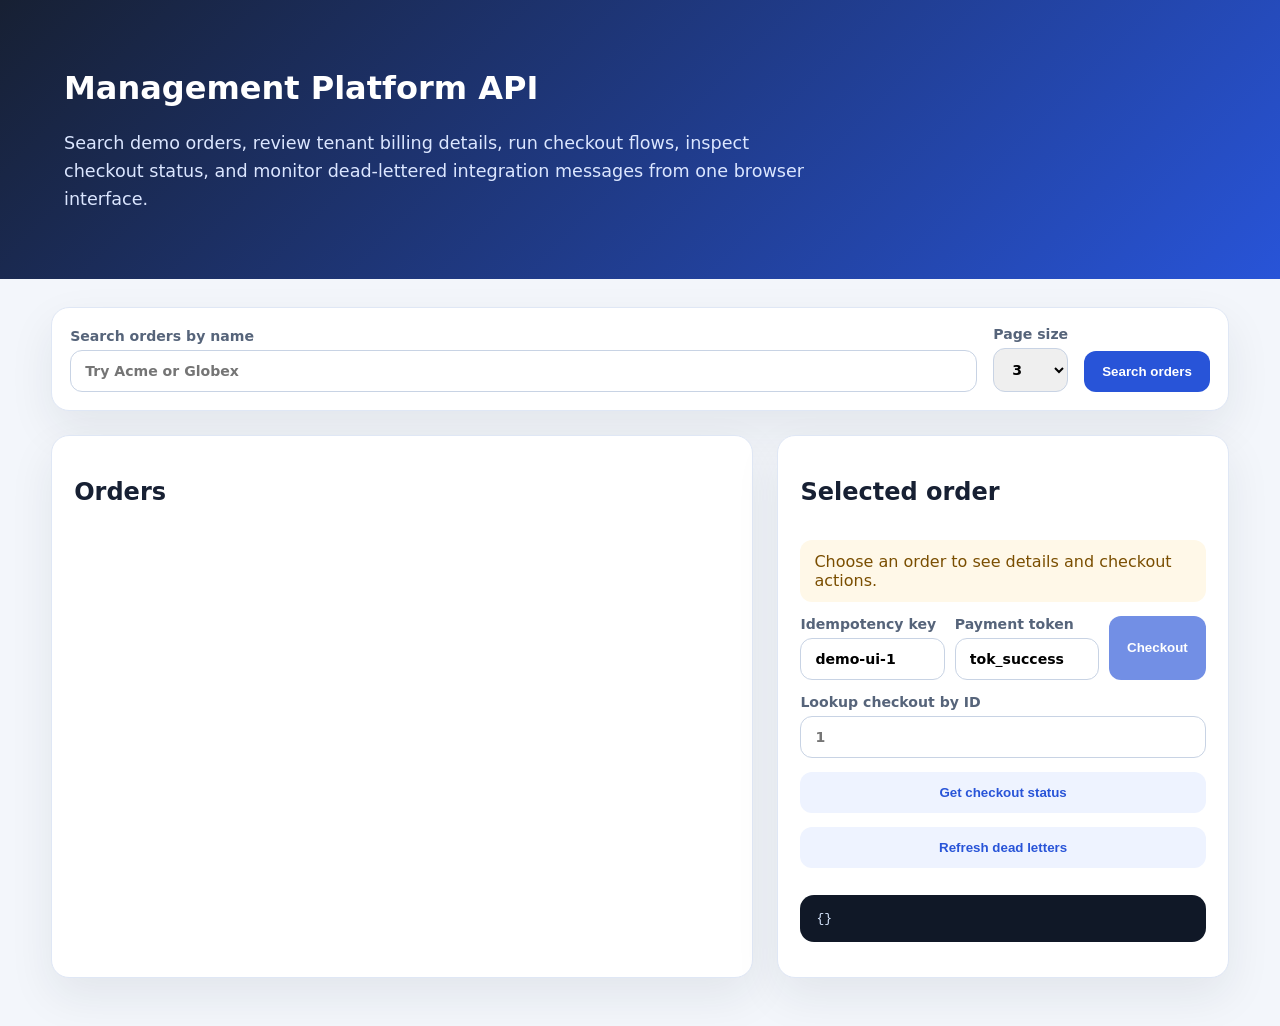
==== src/main/resources/static/index.html @ 0c111c2b "Move browser UI into static resource" ====
<!doctype html>
<html lang="en">
<head>
    <meta charset="utf-8">
    <meta name="viewport" content="width=device-width, initial-scale=1">
    <title>Management Platform</title>
    <style>
        :root { color-scheme: light; font-family: Inter, ui-sans-serif, system-ui, -apple-system, BlinkMacSystemFont, "Segoe UI", sans-serif; }
        * { box-sizing: border-box; }
        body { margin: 0; background: #f3f6fb; color: #172033; }
        header { background: linear-gradient(135deg, #172033, #2854d8); color: white; padding: 48px clamp(20px, 5vw, 72px); }
        header p { max-width: 760px; color: #dbe6ff; font-size: 1.1rem; line-height: 1.6; }
        main { display: grid; gap: 24px; padding: 28px clamp(16px, 4vw, 64px) 48px; }
        .toolbar, .card { background: white; border: 1px solid #dfe7f5; border-radius: 18px; box-shadow: 0 18px 45px rgba(23, 32, 51, 0.08); }
        .toolbar { display: grid; gap: 16px; grid-template-columns: minmax(220px, 1fr) auto auto; padding: 18px; align-items: end; }
        label { display: grid; gap: 6px; color: #56647a; font-weight: 700; font-size: 0.88rem; }
        input, select { width: 100%; border: 1px solid #c8d3e4; border-radius: 12px; padding: 12px 14px; font: inherit; }
        button { border: 0; border-radius: 12px; background: #2854d8; color: white; cursor: pointer; font-weight: 800; padding: 13px 18px; }
        button.secondary { background: #eef3ff; color: #2854d8; }
        button:disabled { cursor: wait; opacity: 0.65; }
        .grid { display: grid; grid-template-columns: minmax(0, 1.4fr) minmax(320px, 0.9fr); gap: 24px; }
        .card { padding: 22px; }
        .orders { display: grid; gap: 12px; }
        .order { border: 1px solid #e4ebf7; border-radius: 14px; padding: 16px; display: grid; gap: 8px; }
        .order h3 { margin: 0; }
        .meta { color: #66758d; display: flex; flex-wrap: wrap; gap: 10px; }
        .status { background: #eef3ff; color: #2448b8; border-radius: 999px; padding: 4px 10px; font-size: 0.82rem; font-weight: 800; }
        .detail { display: grid; gap: 14px; }
        .actions { display: grid; grid-template-columns: 1fr 1fr auto; gap: 10px; }
        pre { background: #101827; color: #d8e7ff; border-radius: 14px; overflow: auto; padding: 16px; white-space: pre-wrap; }
        .notice { border-radius: 12px; padding: 12px 14px; background: #fff8e8; color: #7a4e00; }
        @media (max-width: 900px) { .toolbar, .grid, .actions { grid-template-columns: 1fr; } }
    </style>
</head>
<body>
    <header>
        <h1>Management Platform API</h1>
        <p>Search demo orders, review tenant billing details, run checkout flows, inspect checkout status, and monitor dead-lettered integration messages from one browser interface.</p>
    </header>
    <main>
        <section class="toolbar" aria-label="Order search">
            <label>Search orders by name<input id="search" placeholder="Try Acme or Globex" autocomplete="off"></label>
            <label>Page size<select id="pageSize"><option>3</option><option>5</option><option>10</option></select></label>
            <button id="searchButton">Search orders</button>
        </section>
        <section class="grid">
            <div class="card">
                <h2>Orders</h2>
                <div id="orders" class="orders" aria-live="polite"></div>
            </div>
            <aside class="card detail">
                <h2>Selected order</h2>
                <div id="selected" class="notice">Choose an order to see details and checkout actions.</div>
                <div class="actions">
                    <label>Idempotency key<input id="idempotencyKey" value="demo-ui-1"></label>
                    <label>Payment token<input id="paymentToken" value="tok_success"></label>
                    <button id="checkoutButton" disabled>Checkout</button>
                </div>
                <label>Lookup checkout by ID<input id="checkoutId" placeholder="1"></label>
                <button class="secondary" id="lookupButton">Get checkout status</button>
                <button class="secondary" id="deadLettersButton">Refresh dead letters</button>
                <pre id="output">Ready.</pre>
            </aside>
        </section>
    </main>
    <script>
        const state = { selectedOrderId: null };
        const $ = (id) => document.getElementById(id);
        const show = (value) => { $('output').textContent = typeof value === 'string' ? value : JSON.stringify(value, null, 2); };
        async function api(path, options) {
            const response = await fetch(path, options);
            const text = await response.text();
            const data = text ? JSON.parse(text) : null;
            if (!response.ok) throw data;
            return data;
        }
        async function searchOrders() {
            $('searchButton').disabled = true;
            try {
                const params = new URLSearchParams({ page: '1', pageSize: $('pageSize').value, name: $('search').value });
                const data = await api('/api/orders?' + params);
                $('orders').innerHTML = data.items.map(order => `
                    <article class="order">
                        <h3>${order.name}</h3>
                        <div class="meta"><span>#${order.id}</span><span>${order.tenantName}</span><span>${order.currency} ${order.amount.toFixed(2)}</span><span class="status">${order.status}</span></div>
                        <button class="secondary" data-order-id="${order.id}">View details</button>
                    </article>`).join('') || '<p>No orders matched your search.</p>';
                show(data);
            } catch (error) { show(error); } finally { $('searchButton').disabled = false; }
        }
        async function selectOrder(orderId) {
            const order = await api('/api/orders/' + orderId);
            state.selectedOrderId = order.id;
            $('checkoutButton').disabled = false;
            $('selected').innerHTML = `<strong>${order.name}</strong><br>${order.tenantName} &lt;${order.tenantEmail}&gt;<br>${order.currency} ${order.amount.toFixed(2)} · ${order.status}`;
            show(order);
        }
        async function checkout() {
            const body = JSON.stringify({ idempotencyKey: $('idempotencyKey').value, paymentMethodToken: $('paymentToken').value });
            const data = await api('/api/orders/' + state.selectedOrderId + '/checkout', { method: 'POST', headers: { 'Content-Type': 'application/json' }, body });
            $('checkoutId').value = data.checkoutId;
            show(data);
        }
        $('orders').addEventListener('click', (event) => { if (event.target.dataset.orderId) selectOrder(event.target.dataset.orderId).catch(show); });
        $('searchButton').addEventListener('click', searchOrders);
        $('checkoutButton').addEventListener('click', () => checkout().catch(show));
        $('lookupButton').addEventListener('click', () => api('/api/checkouts/' + $('checkoutId').value).then(show).catch(show));
        $('deadLettersButton').addEventListener('click', () => api('/api/dead-letters').then(show).catch(show));
        searchOrders();
    </script>
</body>
</html>
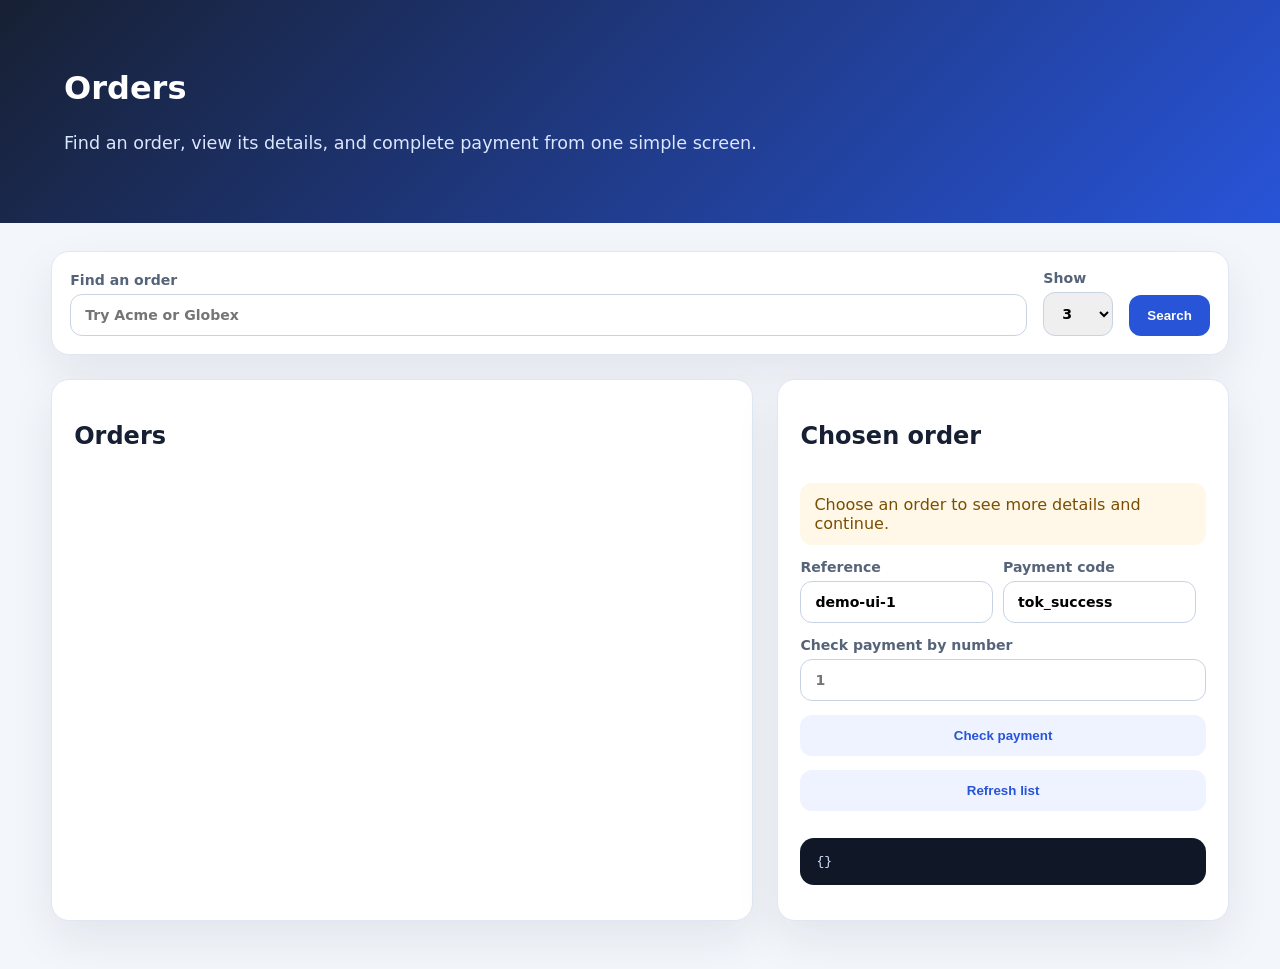
==== commit f0f8a065: "(feature) add retry idempotency state and improve order page interaction - Move retry idempotency tr" ====
--- a/src/main/resources/static/index.html
+++ b/src/main/resources/static/index.html
@@ -3,7 +3,7 @@
 <head>
     <meta charset="utf-8">
     <meta name="viewport" content="width=device-width, initial-scale=1">
-    <title>Management Platform</title>
+    <title>Orders</title>
     <style>
         :root { color-scheme: light; font-family: Inter, ui-sans-serif, system-ui, -apple-system, BlinkMacSystemFont, "Segoe UI", sans-serif; }
         * { box-sizing: border-box; }
@@ -22,6 +22,7 @@
         .card { padding: 22px; }
         .orders { display: grid; gap: 12px; }
         .order { border: 1px solid #e4ebf7; border-radius: 14px; padding: 16px; display: grid; gap: 8px; }
+        .order.selected { border-color: #2854d8; background: #eef3ff; box-shadow: inset 0 0 0 1px rgba(40, 84, 216, 0.14); }
         .order h3 { margin: 0; }
         .meta { color: #66758d; display: flex; flex-wrap: wrap; gap: 10px; }
         .status { background: #eef3ff; color: #2448b8; border-radius: 999px; padding: 4px 10px; font-size: 0.82rem; font-weight: 800; }
@@ -29,36 +30,38 @@
         .actions { display: grid; grid-template-columns: 1fr 1fr auto; gap: 10px; }
         pre { background: #101827; color: #d8e7ff; border-radius: 14px; overflow: auto; padding: 16px; white-space: pre-wrap; }
         .notice { border-radius: 12px; padding: 12px 14px; background: #fff8e8; color: #7a4e00; }
+        .sr-only { position: absolute; width: 1px; height: 1px; padding: 0; margin: -1px; overflow: hidden; clip: rect(0, 0, 0, 0); white-space: nowrap; border: 0; }
         @media (max-width: 900px) { .toolbar, .grid, .actions { grid-template-columns: 1fr; } }
     </style>
 </head>
 <body>
     <header>
-        <h1>Management Platform API</h1>
-        <p>Search demo orders, review tenant billing details, run checkout flows, inspect checkout status, and monitor dead-lettered integration messages from one browser interface.</p>
+        <h1>Orders</h1>
+        <p>Find an order, view its details, and complete payment from one simple screen.</p>
     </header>
     <main>
-        <section class="toolbar" aria-label="Order search">
-            <label>Search orders by name<input id="search" placeholder="Try Acme or Globex" autocomplete="off"></label>
-            <label>Page size<select id="pageSize"><option>3</option><option>5</option><option>10</option></select></label>
-            <button id="searchButton">Search orders</button>
-        </section>
+        <div class="sr-only" aria-hidden="true">Management Platform API Search orders by name Checkout Refresh dead letters</div>
+        <form class="toolbar" id="searchForm" aria-label="Order search">
+            <label>Find an order<input id="search" placeholder="Try Acme or Globex" autocomplete="off"></label>
+            <label>Show<select id="pageSize"><option>3</option><option>5</option><option>10</option></select></label>
+            <button id="searchButton" type="submit">Search</button>
+        </form>
         <section class="grid">
             <div class="card">
                 <h2>Orders</h2>
                 <div id="orders" class="orders" aria-live="polite"></div>
             </div>
             <aside class="card detail">
-                <h2>Selected order</h2>
-                <div id="selected" class="notice">Choose an order to see details and checkout actions.</div>
+                <h2>Chosen order</h2>
+                <div id="selected" class="notice">Choose an order to see more details and continue.</div>
                 <div class="actions">
-                    <label>Idempotency key<input id="idempotencyKey" value="demo-ui-1"></label>
-                    <label>Payment token<input id="paymentToken" value="tok_success"></label>
-                    <button id="checkoutButton" disabled>Checkout</button>
+                    <label>Reference<input id="idempotencyKey" value="demo-ui-1"></label>
+                    <label>Payment code<input id="paymentToken" value="tok_success"></label>
+                    <button id="checkoutButton" disabled hidden>Pay now</button>
                 </div>
-                <label>Lookup checkout by ID<input id="checkoutId" placeholder="1"></label>
-                <button class="secondary" id="lookupButton">Get checkout status</button>
-                <button class="secondary" id="deadLettersButton">Refresh dead letters</button>
+                <label>Check payment by number<input id="checkoutId" placeholder="1"></label>
+                <button class="secondary" id="lookupButton">Check payment</button>
+                <button class="secondary" id="deadLettersButton">Refresh list</button>
                 <pre id="output">Ready.</pre>
             </aside>
         </section>
@@ -74,35 +77,65 @@
             if (!response.ok) throw data;
             return data;
         }
+        function renderOrders(items) {
+            state.orders = items;
+            $('orders').innerHTML = items.map(order => `
+                    <article class="order${String(order.id) === String(state.selectedOrderId) ? ' selected' : ''}" data-order-id="${order.id}" role="button" tabindex="0" aria-pressed="${String(order.id) === String(state.selectedOrderId)}">
+                        <h3>${order.name}</h3>
+                        <div class="meta"><span>#${order.id}</span><span>${order.tenantName}</span><span>${order.currency} ${order.amount.toFixed(2)}</span><span class="status">${order.status}</span></div>
+                    </article>`).join('') || '<p>No orders matched your search.</p>';
+        }
         async function searchOrders() {
             $('searchButton').disabled = true;
             try {
                 const params = new URLSearchParams({ page: '1', pageSize: $('pageSize').value, name: $('search').value });
                 const data = await api('/api/orders?' + params);
-                $('orders').innerHTML = data.items.map(order => `
-                    <article class="order">
-                        <h3>${order.name}</h3>
-                        <div class="meta"><span>#${order.id}</span><span>${order.tenantName}</span><span>${order.currency} ${order.amount.toFixed(2)}</span><span class="status">${order.status}</span></div>
-                        <button class="secondary" data-order-id="${order.id}">View details</button>
-                    </article>`).join('') || '<p>No orders matched your search.</p>';
+                renderOrders(data.items);
                 show(data);
             } catch (error) { show(error); } finally { $('searchButton').disabled = false; }
         }
         async function selectOrder(orderId) {
             const order = await api('/api/orders/' + orderId);
             state.selectedOrderId = order.id;
-            $('checkoutButton').disabled = false;
+            renderOrders(state.orders);
+            const canPay = order.status === 'Draft';
+            $('checkoutButton').hidden = !canPay;
+            $('checkoutButton').disabled = !canPay;
             $('selected').innerHTML = `<strong>${order.name}</strong><br>${order.tenantName} &lt;${order.tenantEmail}&gt;<br>${order.currency} ${order.amount.toFixed(2)} · ${order.status}`;
             show(order);
+        }
+        function clearSelectedOrder() {
+            state.selectedOrderId = null;
+            renderOrders(state.orders);
+            $('checkoutButton').hidden = true;
+            $('checkoutButton').disabled = true;
+            $('selected').textContent = 'Choose an order to see more details and continue.';
         }
         async function checkout() {
             const body = JSON.stringify({ idempotencyKey: $('idempotencyKey').value, paymentMethodToken: $('paymentToken').value });
             const data = await api('/api/orders/' + state.selectedOrderId + '/checkout', { method: 'POST', headers: { 'Content-Type': 'application/json' }, body });
             $('checkoutId').value = data.checkoutId;
+            await searchOrders();
             show(data);
         }
-        $('orders').addEventListener('click', (event) => { if (event.target.dataset.orderId) selectOrder(event.target.dataset.orderId).catch(show); });
-        $('searchButton').addEventListener('click', searchOrders);
+        $('orders').addEventListener('click', (event) => {
+            const card = event.target.closest('.order');
+            if (card?.dataset.orderId) selectOrder(card.dataset.orderId).catch(show);
+        });
+        $('orders').addEventListener('keydown', (event) => {
+            if (event.key !== 'Enter' && event.key !== ' ') return;
+            const card = event.target.closest('.order');
+            if (card?.dataset.orderId) {
+                event.preventDefault();
+                selectOrder(card.dataset.orderId).catch(show);
+            }
+        });
+        document.addEventListener('click', (event) => {
+            if (!state.selectedOrderId) return;
+            if ($('selected').contains(event.target) || $('orders').contains(event.target)) return;
+            clearSelectedOrder();
+        });
+        $('searchForm').addEventListener('submit', (event) => { event.preventDefault(); searchOrders(); });
         $('checkoutButton').addEventListener('click', () => checkout().catch(show));
         $('lookupButton').addEventListener('click', () => api('/api/checkouts/' + $('checkoutId').value).then(show).catch(show));
         $('deadLettersButton').addEventListener('click', () => api('/api/dead-letters').then(show).catch(show));
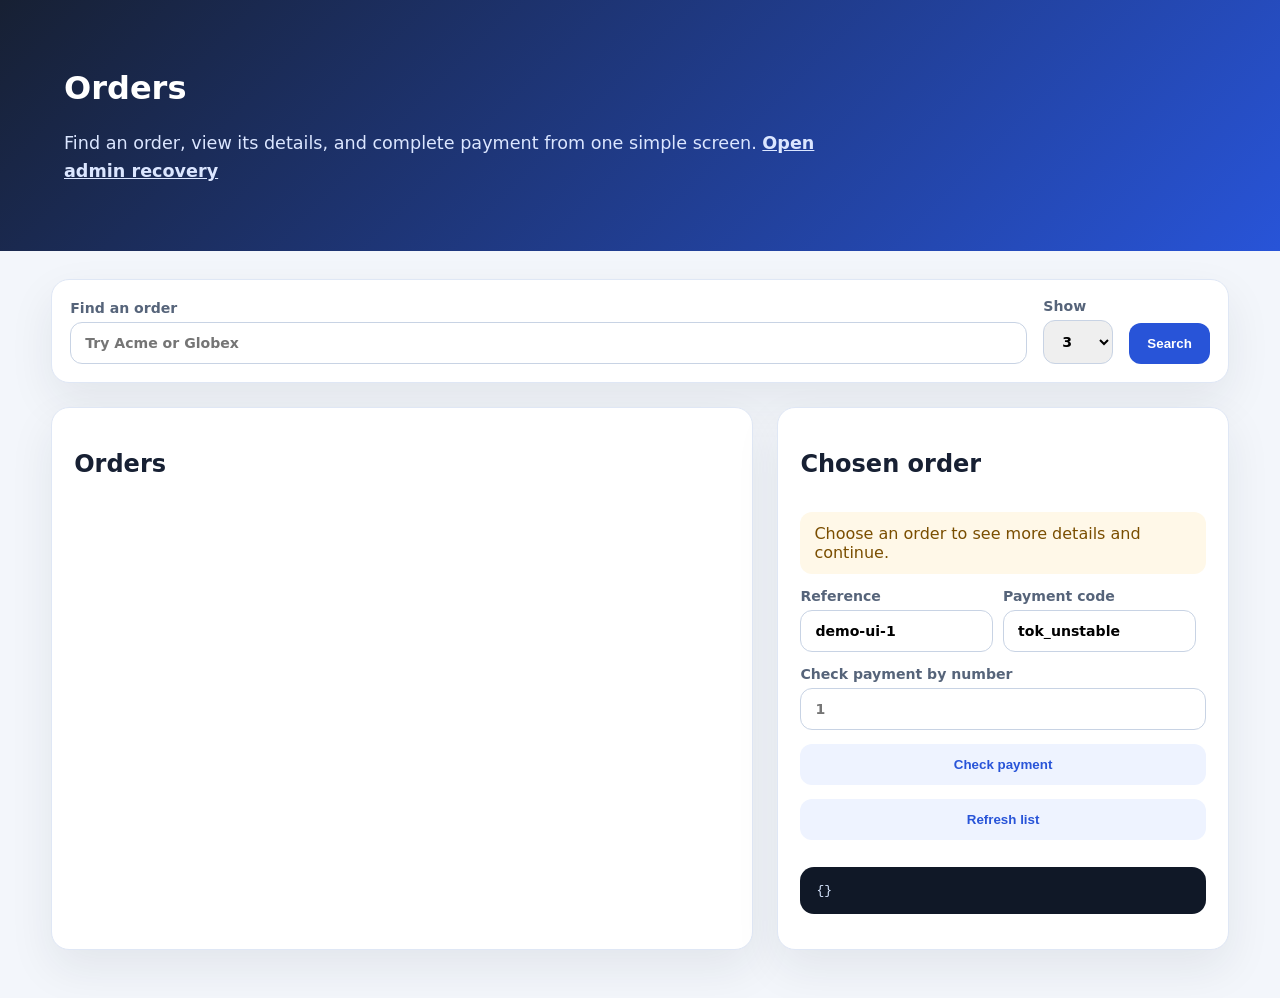
==== commit b82df4d7: "Add admin recovery page" ====
--- a/src/main/resources/static/index.html
+++ b/src/main/resources/static/index.html
@@ -18,6 +18,8 @@
         button { border: 0; border-radius: 12px; background: #2854d8; color: white; cursor: pointer; font-weight: 800; padding: 13px 18px; }
         button.secondary { background: #eef3ff; color: #2854d8; }
         button:disabled { cursor: wait; opacity: 0.65; }
+        .spinner { width: 1rem; height: 1rem; border: 2px solid rgba(255, 255, 255, 0.45); border-top-color: white; border-radius: 50%; display: inline-block; vertical-align: -0.15em; margin-right: 8px; animation: spin 0.75s linear infinite; }
+        @keyframes spin { to { transform: rotate(360deg); } }
         .grid { display: grid; grid-template-columns: minmax(0, 1.4fr) minmax(320px, 0.9fr); gap: 24px; }
         .card { padding: 22px; }
         .orders { display: grid; gap: 12px; }
@@ -37,7 +39,7 @@
 <body>
     <header>
         <h1>Orders</h1>
-        <p>Find an order, view its details, and complete payment from one simple screen.</p>
+        <p>Find an order, view its details, and complete payment from one simple screen. <a href="/admin" style="color: #dbe6ff; font-weight: 800;">Open admin recovery</a></p>
     </header>
     <main>
         <div class="sr-only" aria-hidden="true">Management Platform API Search orders by name Checkout Refresh dead letters</div>
@@ -56,18 +58,19 @@
                 <div id="selected" class="notice">Choose an order to see more details and continue.</div>
                 <div class="actions">
                     <label>Reference<input id="idempotencyKey" value="demo-ui-1"></label>
-                    <label>Payment code<input id="paymentToken" value="tok_success"></label>
+                    <label>Payment code<input id="paymentToken" value="tok_unstable"></label>
                     <button id="checkoutButton" disabled hidden>Pay now</button>
                 </div>
                 <label>Check payment by number<input id="checkoutId" placeholder="1"></label>
                 <button class="secondary" id="lookupButton">Check payment</button>
+                <button class="secondary" id="retryButton" hidden>Retry failed payment</button>
                 <button class="secondary" id="deadLettersButton">Refresh list</button>
                 <pre id="output">Ready.</pre>
             </aside>
         </section>
     </main>
     <script>
-        const state = { selectedOrderId: null };
+        const state = { selectedOrderId: null, paying: false, canPaySelectedOrder: false, failedCheckoutId: null };
         const $ = (id) => document.getElementById(id);
         const show = (value) => { $('output').textContent = typeof value === 'string' ? value : JSON.stringify(value, null, 2); };
         async function api(path, options) {
@@ -76,6 +79,19 @@
             const data = text ? JSON.parse(text) : null;
             if (!response.ok) throw data;
             return data;
+        }
+        function renderCheckoutButton() {
+            const checkoutButton = $('checkoutButton');
+            checkoutButton.hidden = !state.canPaySelectedOrder;
+            checkoutButton.disabled = state.paying || !state.canPaySelectedOrder;
+            checkoutButton.setAttribute('aria-busy', String(state.paying));
+            checkoutButton.innerHTML = state.paying ? '<span class="spinner" aria-hidden="true"></span>Paying...' : 'Pay now';
+            $('retryButton').hidden = !state.failedCheckoutId;
+            $('retryButton').disabled = state.paying || !state.failedCheckoutId;
+        }
+        function setPaying(isPaying) {
+            state.paying = isPaying;
+            renderCheckoutButton();
         }
         function renderOrders(items) {
             state.orders = items;
@@ -91,6 +107,11 @@
                 const params = new URLSearchParams({ page: '1', pageSize: $('pageSize').value, name: $('search').value });
                 const data = await api('/api/orders?' + params);
                 renderOrders(data.items);
+                const selectedOrder = data.items.find(order => String(order.id) === String(state.selectedOrderId));
+                if (selectedOrder) {
+                    state.canPaySelectedOrder = selectedOrder.status === 'Draft';
+                    renderCheckoutButton();
+                }
                 show(data);
             } catch (error) { show(error); } finally { $('searchButton').disabled = false; }
         }
@@ -98,25 +119,56 @@
             const order = await api('/api/orders/' + orderId);
             state.selectedOrderId = order.id;
             renderOrders(state.orders);
-            const canPay = order.status === 'Draft';
-            $('checkoutButton').hidden = !canPay;
-            $('checkoutButton').disabled = !canPay;
+            state.canPaySelectedOrder = order.status === 'Draft';
+            renderCheckoutButton();
             $('selected').innerHTML = `<strong>${order.name}</strong><br>${order.tenantName} &lt;${order.tenantEmail}&gt;<br>${order.currency} ${order.amount.toFixed(2)} · ${order.status}`;
             show(order);
         }
         function clearSelectedOrder() {
             state.selectedOrderId = null;
             renderOrders(state.orders);
-            $('checkoutButton').hidden = true;
-            $('checkoutButton').disabled = true;
+            state.canPaySelectedOrder = false;
+            state.failedCheckoutId = null;
+            state.paying = false;
+            renderCheckoutButton();
             $('selected').textContent = 'Choose an order to see more details and continue.';
         }
+        function rememberFailedCheckout(data) {
+            if (data.paymentStatus === 'Failed') {
+                state.failedCheckoutId = data.checkoutId;
+                if (!$('idempotencyKey').value.endsWith('-retry')) {
+                    $('idempotencyKey').value = $('idempotencyKey').value + '-retry';
+                }
+            } else {
+                state.failedCheckoutId = null;
+            }
+            renderCheckoutButton();
+        }
         async function checkout() {
-            const body = JSON.stringify({ idempotencyKey: $('idempotencyKey').value, paymentMethodToken: $('paymentToken').value });
-            const data = await api('/api/orders/' + state.selectedOrderId + '/checkout', { method: 'POST', headers: { 'Content-Type': 'application/json' }, body });
-            $('checkoutId').value = data.checkoutId;
-            await searchOrders();
-            show(data);
+            setPaying(true);
+            try {
+                const body = JSON.stringify({ idempotencyKey: $('idempotencyKey').value, paymentMethodToken: $('paymentToken').value });
+                const data = await api('/api/orders/' + state.selectedOrderId + '/checkout', { method: 'POST', headers: { 'Content-Type': 'application/json' }, body });
+                $('checkoutId').value = data.checkoutId;
+                await searchOrders();
+                rememberFailedCheckout(data);
+                show(data);
+            } finally {
+                setPaying(false);
+            }
+        }
+        async function retryPayment() {
+            setPaying(true);
+            try {
+                const body = JSON.stringify({ idempotencyKey: $('idempotencyKey').value, paymentMethodToken: $('paymentToken').value });
+                const data = await api('/api/checkouts/' + state.failedCheckoutId + '/retry', { method: 'POST', headers: { 'Content-Type': 'application/json' }, body });
+                $('checkoutId').value = data.checkoutId;
+                await searchOrders();
+                rememberFailedCheckout(data);
+                show(data);
+            } finally {
+                setPaying(false);
+            }
         }
         $('orders').addEventListener('click', (event) => {
             const card = event.target.closest('.order');
@@ -137,7 +189,8 @@
         });
         $('searchForm').addEventListener('submit', (event) => { event.preventDefault(); searchOrders(); });
         $('checkoutButton').addEventListener('click', () => checkout().catch(show));
-        $('lookupButton').addEventListener('click', () => api('/api/checkouts/' + $('checkoutId').value).then(show).catch(show));
+        $('retryButton').addEventListener('click', () => retryPayment().catch(show));
+        $('lookupButton').addEventListener('click', () => api('/api/checkouts/' + $('checkoutId').value).then(data => { rememberFailedCheckout(data); show(data); }).catch(show));
         $('deadLettersButton').addEventListener('click', () => api('/api/dead-letters').then(show).catch(show));
         searchOrders();
     </script>
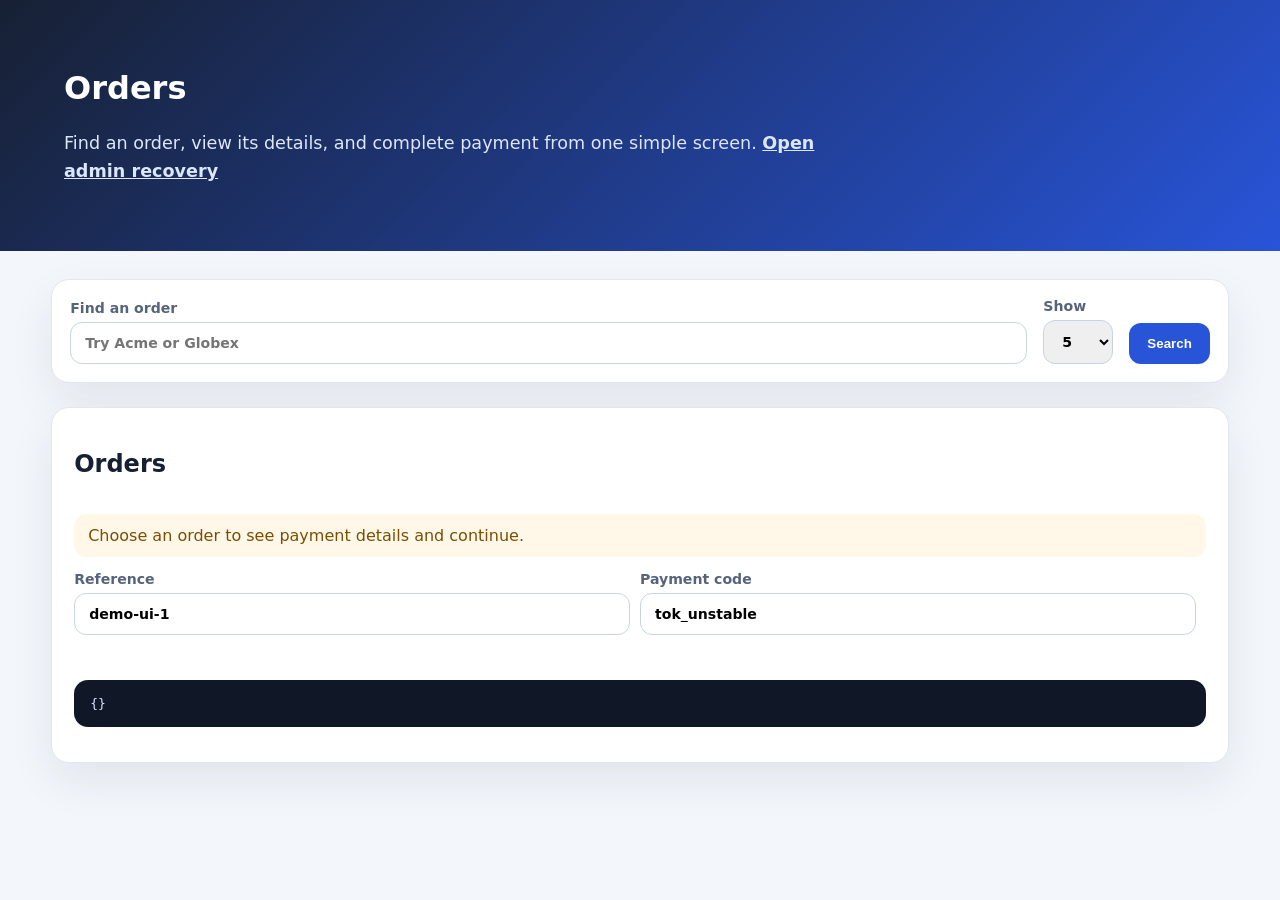
==== commit 459aeaaa: "Add support for failed order status and enhance checkout process - Introduced `FAILED` status in `Or" ====
--- a/src/main/resources/static/index.html
+++ b/src/main/resources/static/index.html
@@ -20,20 +20,24 @@
         button:disabled { cursor: wait; opacity: 0.65; }
         .spinner { width: 1rem; height: 1rem; border: 2px solid rgba(255, 255, 255, 0.45); border-top-color: white; border-radius: 50%; display: inline-block; vertical-align: -0.15em; margin-right: 8px; animation: spin 0.75s linear infinite; }
         @keyframes spin { to { transform: rotate(360deg); } }
-        .grid { display: grid; grid-template-columns: minmax(0, 1.4fr) minmax(320px, 0.9fr); gap: 24px; }
+        .grid { display: grid; grid-template-columns: 1fr; gap: 24px; }
         .card { padding: 22px; }
+        .orders-card { display: grid; gap: 16px; }
         .orders { display: grid; gap: 12px; }
         .order { border: 1px solid #e4ebf7; border-radius: 14px; padding: 16px; display: grid; gap: 8px; }
         .order.selected { border-color: #2854d8; background: #eef3ff; box-shadow: inset 0 0 0 1px rgba(40, 84, 216, 0.14); }
         .order h3 { margin: 0; }
         .meta { color: #66758d; display: flex; flex-wrap: wrap; gap: 10px; }
         .status { background: #eef3ff; color: #2448b8; border-radius: 999px; padding: 4px 10px; font-size: 0.82rem; font-weight: 800; }
-        .detail { display: grid; gap: 14px; }
-        .actions { display: grid; grid-template-columns: 1fr 1fr auto; gap: 10px; }
+        .status.status--draft { background: #eef3ff; color: #2448b8; }
+        .status.status--paid { background: #e7f8ee; color: #1b7f41; }
+        .status.status--failed { background: #fdecec; color: #bb1e2d; }
+        .payment-panel { display: grid; gap: 14px; }
+        .checkout { display: grid; grid-template-columns: 1fr 1fr auto; gap: 10px; align-items: end; }
         pre { background: #101827; color: #d8e7ff; border-radius: 14px; overflow: auto; padding: 16px; white-space: pre-wrap; }
         .notice { border-radius: 12px; padding: 12px 14px; background: #fff8e8; color: #7a4e00; }
         .sr-only { position: absolute; width: 1px; height: 1px; padding: 0; margin: -1px; overflow: hidden; clip: rect(0, 0, 0, 0); white-space: nowrap; border: 0; }
-        @media (max-width: 900px) { .toolbar, .grid, .actions { grid-template-columns: 1fr; } }
+        @media (max-width: 900px) { .toolbar, .checkout { grid-template-columns: 1fr; } }
     </style>
 </head>
 <body>
@@ -42,35 +46,30 @@
         <p>Find an order, view its details, and complete payment from one simple screen. <a href="/admin" style="color: #dbe6ff; font-weight: 800;">Open admin recovery</a></p>
     </header>
     <main>
-        <div class="sr-only" aria-hidden="true">Management Platform API Search orders by name Checkout Refresh dead letters</div>
+        <div class="sr-only" aria-hidden="true">Management Platform API Search orders by name Pay now</div>
         <form class="toolbar" id="searchForm" aria-label="Order search">
             <label>Find an order<input id="search" placeholder="Try Acme or Globex" autocomplete="off"></label>
-            <label>Show<select id="pageSize"><option>3</option><option>5</option><option>10</option></select></label>
+            <label>Show<select id="pageSize"><option>5</option><option>10</option><option>3</option></select></label>
             <button id="searchButton" type="submit">Search</button>
         </form>
         <section class="grid">
-            <div class="card">
+            <div class="card orders-card">
                 <h2>Orders</h2>
+                <div class="payment-panel">
+                    <div id="selected" class="notice">Choose an order to see payment details and continue.</div>
+                    <div class="checkout">
+                        <label>Reference<input id="idempotencyKey" value="demo-ui-1"></label>
+                        <label>Payment code<input id="paymentToken" value="tok_unstable"></label>
+                        <button id="checkoutButton" disabled hidden>Pay now</button>
+                    </div>
+                </div>
                 <div id="orders" class="orders" aria-live="polite"></div>
+                <pre id="output">Ready.</pre>
             </div>
-            <aside class="card detail">
-                <h2>Chosen order</h2>
-                <div id="selected" class="notice">Choose an order to see more details and continue.</div>
-                <div class="actions">
-                    <label>Reference<input id="idempotencyKey" value="demo-ui-1"></label>
-                    <label>Payment code<input id="paymentToken" value="tok_unstable"></label>
-                    <button id="checkoutButton" disabled hidden>Pay now</button>
-                </div>
-                <label>Check payment by number<input id="checkoutId" placeholder="1"></label>
-                <button class="secondary" id="lookupButton">Check payment</button>
-                <button class="secondary" id="retryButton" hidden>Retry failed payment</button>
-                <button class="secondary" id="deadLettersButton">Refresh list</button>
-                <pre id="output">Ready.</pre>
-            </aside>
         </section>
     </main>
     <script>
-        const state = { selectedOrderId: null, paying: false, canPaySelectedOrder: false, failedCheckoutId: null };
+        const state = { selectedOrderId: null, paying: false, canPaySelectedOrder: false };
         const $ = (id) => document.getElementById(id);
         const show = (value) => { $('output').textContent = typeof value === 'string' ? value : JSON.stringify(value, null, 2); };
         async function api(path, options) {
@@ -86,19 +85,28 @@
             checkoutButton.disabled = state.paying || !state.canPaySelectedOrder;
             checkoutButton.setAttribute('aria-busy', String(state.paying));
             checkoutButton.innerHTML = state.paying ? '<span class="spinner" aria-hidden="true"></span>Paying...' : 'Pay now';
-            $('retryButton').hidden = !state.failedCheckoutId;
-            $('retryButton').disabled = state.paying || !state.failedCheckoutId;
         }
         function setPaying(isPaying) {
             state.paying = isPaying;
             renderCheckoutButton();
+        }
+        function statusClass(status) {
+            const normalized = String(status).trim().toLowerCase();
+            if (normalized === 'paid') return 'status--paid';
+            if (normalized === 'failed') return 'status--failed';
+            return 'status--draft';
+        }
+        function renderSelectedOrder(order) {
+            state.canPaySelectedOrder = order.status === 'Draft';
+            renderCheckoutButton();
+            $('selected').innerHTML = `<strong>${order.name}</strong><br>${order.tenantName} &lt;${order.tenantEmail}&gt;<br>${order.currency} ${order.amount.toFixed(2)} - ${order.status}`;
         }
         function renderOrders(items) {
             state.orders = items;
             $('orders').innerHTML = items.map(order => `
                     <article class="order${String(order.id) === String(state.selectedOrderId) ? ' selected' : ''}" data-order-id="${order.id}" role="button" tabindex="0" aria-pressed="${String(order.id) === String(state.selectedOrderId)}">
                         <h3>${order.name}</h3>
-                        <div class="meta"><span>#${order.id}</span><span>${order.tenantName}</span><span>${order.currency} ${order.amount.toFixed(2)}</span><span class="status">${order.status}</span></div>
+                        <div class="meta"><span>#${order.id}</span><span>${order.tenantName}</span><span>${order.currency} ${order.amount.toFixed(2)}</span><span class="status ${statusClass(order.status)}">${order.status}</span></div>
                     </article>`).join('') || '<p>No orders matched your search.</p>';
         }
         async function searchOrders() {
@@ -109,8 +117,7 @@
                 renderOrders(data.items);
                 const selectedOrder = data.items.find(order => String(order.id) === String(state.selectedOrderId));
                 if (selectedOrder) {
-                    state.canPaySelectedOrder = selectedOrder.status === 'Draft';
-                    renderCheckoutButton();
+                    renderSelectedOrder(selectedOrder);
                 }
                 show(data);
             } catch (error) { show(error); } finally { $('searchButton').disabled = false; }
@@ -119,52 +126,26 @@
             const order = await api('/api/orders/' + orderId);
             state.selectedOrderId = order.id;
             renderOrders(state.orders);
-            state.canPaySelectedOrder = order.status === 'Draft';
-            renderCheckoutButton();
-            $('selected').innerHTML = `<strong>${order.name}</strong><br>${order.tenantName} &lt;${order.tenantEmail}&gt;<br>${order.currency} ${order.amount.toFixed(2)} · ${order.status}`;
+            renderSelectedOrder(order);
             show(order);
         }
         function clearSelectedOrder() {
             state.selectedOrderId = null;
             renderOrders(state.orders);
             state.canPaySelectedOrder = false;
-            state.failedCheckoutId = null;
             state.paying = false;
             renderCheckoutButton();
-            $('selected').textContent = 'Choose an order to see more details and continue.';
-        }
-        function rememberFailedCheckout(data) {
-            if (data.paymentStatus === 'Failed') {
-                state.failedCheckoutId = data.checkoutId;
-                if (!$('idempotencyKey').value.endsWith('-retry')) {
-                    $('idempotencyKey').value = $('idempotencyKey').value + '-retry';
-                }
-            } else {
-                state.failedCheckoutId = null;
-            }
-            renderCheckoutButton();
+            $('selected').textContent = 'Choose an order to see payment details and continue.';
         }
         async function checkout() {
             setPaying(true);
             try {
                 const body = JSON.stringify({ idempotencyKey: $('idempotencyKey').value, paymentMethodToken: $('paymentToken').value });
                 const data = await api('/api/orders/' + state.selectedOrderId + '/checkout', { method: 'POST', headers: { 'Content-Type': 'application/json' }, body });
-                $('checkoutId').value = data.checkoutId;
                 await searchOrders();
-                rememberFailedCheckout(data);
-                show(data);
-            } finally {
-                setPaying(false);
-            }
-        }
-        async function retryPayment() {
-            setPaying(true);
-            try {
-                const body = JSON.stringify({ idempotencyKey: $('idempotencyKey').value, paymentMethodToken: $('paymentToken').value });
-                const data = await api('/api/checkouts/' + state.failedCheckoutId + '/retry', { method: 'POST', headers: { 'Content-Type': 'application/json' }, body });
-                $('checkoutId').value = data.checkoutId;
-                await searchOrders();
-                rememberFailedCheckout(data);
+                if (state.selectedOrderId) {
+                    await selectOrder(state.selectedOrderId);
+                }
                 show(data);
             } finally {
                 setPaying(false);
@@ -184,14 +165,11 @@
         });
         document.addEventListener('click', (event) => {
             if (!state.selectedOrderId) return;
-            if ($('selected').contains(event.target) || $('orders').contains(event.target)) return;
+            if ($('selected').contains(event.target) || $('orders').contains(event.target) || event.target.closest('.payment-panel')) return;
             clearSelectedOrder();
         });
         $('searchForm').addEventListener('submit', (event) => { event.preventDefault(); searchOrders(); });
         $('checkoutButton').addEventListener('click', () => checkout().catch(show));
-        $('retryButton').addEventListener('click', () => retryPayment().catch(show));
-        $('lookupButton').addEventListener('click', () => api('/api/checkouts/' + $('checkoutId').value).then(data => { rememberFailedCheckout(data); show(data); }).catch(show));
-        $('deadLettersButton').addEventListener('click', () => api('/api/dead-letters').then(show).catch(show));
         searchOrders();
     </script>
 </body>
